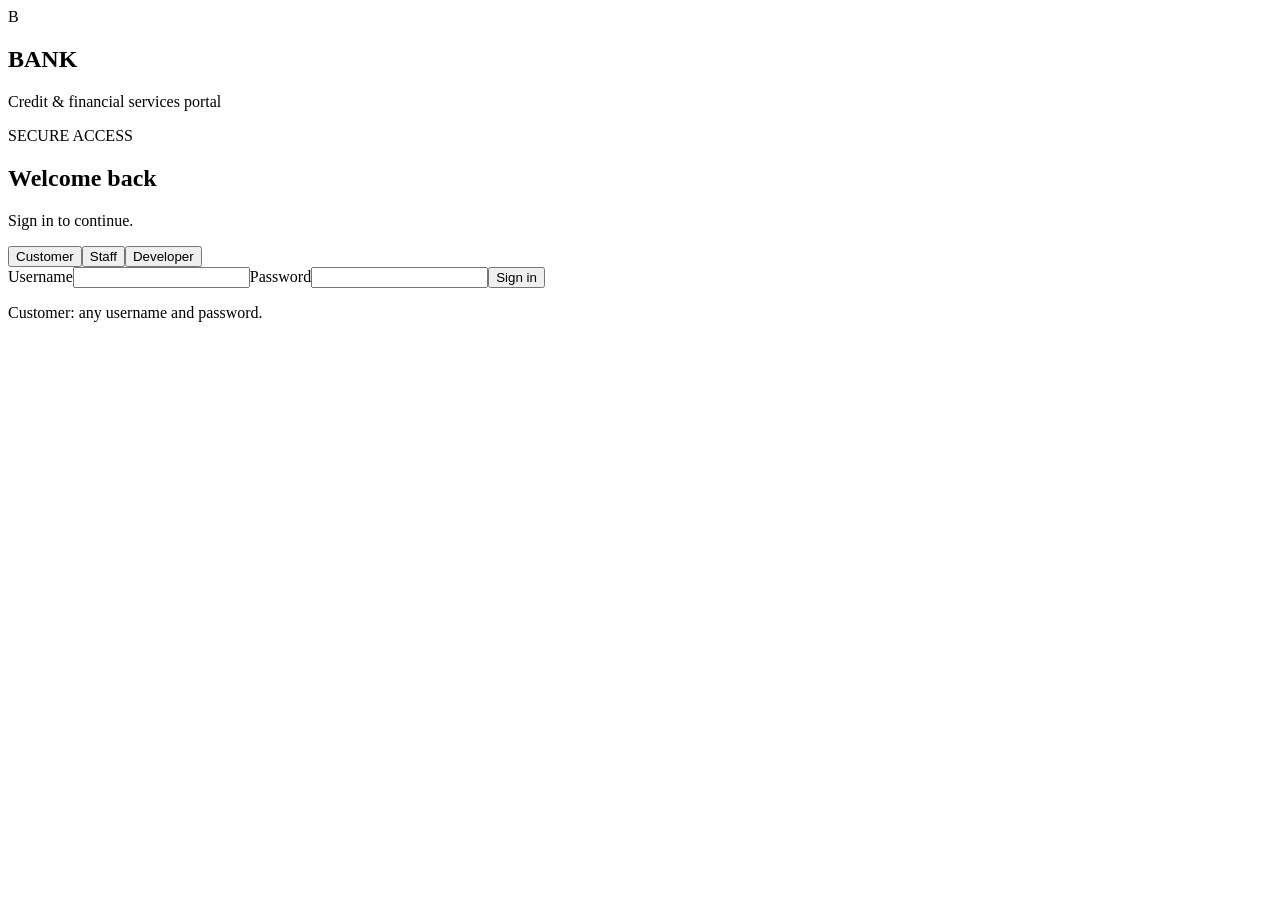
==== index.html @ 34f132ef "Add files via upload" ====
<!doctype html><html><head><meta charset="utf-8"><meta name="viewport" content="width=device-width,initial-scale=1">
<title>BANK | Secure Login</title><link rel="stylesheet" href="css/style.css"></head>
<body class="login-page">
<div class="login-shell">
  <section class="brand-panel"><div class="brand-mark">B</div><h1>BANK</h1><p>Credit & financial services portal</p></section>
  <section class="login-card"><div class="eyebrow">SECURE ACCESS</div><h2>Welcome back</h2><p class="muted">Sign in to continue.</p>
    <div class="role-switch"><button class="role active" data-role="customer">Customer</button><button class="role" data-role="staff">Staff</button><button class="role" data-role="developer">Developer</button></div>
    <form id="loginForm"><label>Username<input id="username" required autocomplete="username"></label><label>Password<input id="password" type="password" required autocomplete="current-password"></label><button class="primary full">Sign in</button></form>
    <p id="loginMsg" class="message"></p><p class="hint" id="roleHint">Customer: any username and password.</p>
  </section>
</div><script src="js/app.js"></script></body></html>
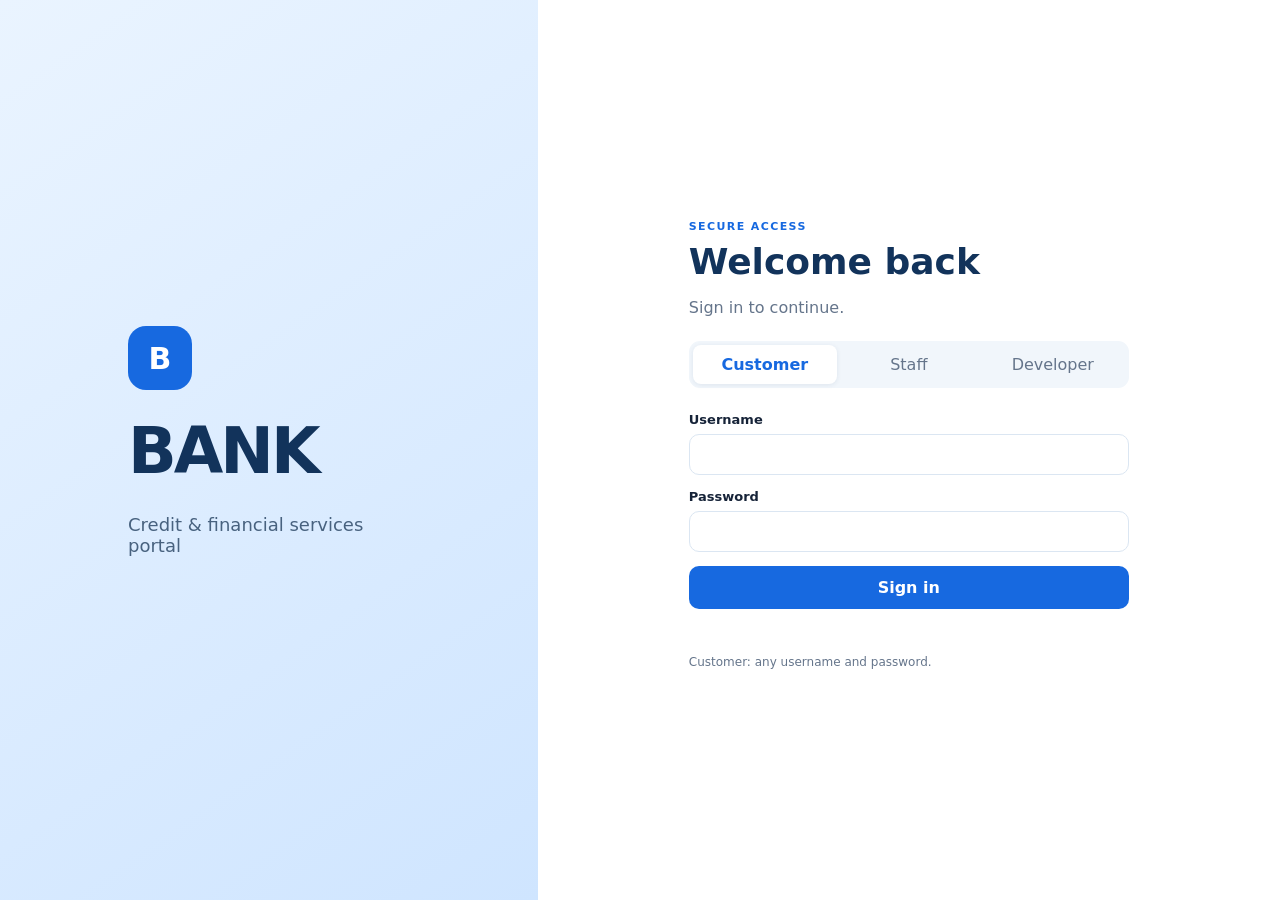
==== commit a40a3427: "Refactor index.html for improved structure and readability" ====
--- a/index.html
+++ b/index.html
@@ -1,11 +1,132 @@
-<!doctype html><html><head><meta charset="utf-8"><meta name="viewport" content="width=device-width,initial-scale=1">
-<title>BANK | Secure Login</title><link rel="stylesheet" href="css/style.css"></head>
+<!doctype html>
+<html lang="en">
+
+<head>
+  <meta charset="utf-8">
+  <meta name="viewport" content="width=device-width, initial-scale=1">
+
+  <title>BANK | Secure Login</title>
+
+  <link rel="stylesheet" href="style.css">
+</head>
+
 <body class="login-page">
-<div class="login-shell">
-  <section class="brand-panel"><div class="brand-mark">B</div><h1>BANK</h1><p>Credit & financial services portal</p></section>
-  <section class="login-card"><div class="eyebrow">SECURE ACCESS</div><h2>Welcome back</h2><p class="muted">Sign in to continue.</p>
-    <div class="role-switch"><button class="role active" data-role="customer">Customer</button><button class="role" data-role="staff">Staff</button><button class="role" data-role="developer">Developer</button></div>
-    <form id="loginForm"><label>Username<input id="username" required autocomplete="username"></label><label>Password<input id="password" type="password" required autocomplete="current-password"></label><button class="primary full">Sign in</button></form>
-    <p id="loginMsg" class="message"></p><p class="hint" id="roleHint">Customer: any username and password.</p>
-  </section>
-</div><script src="js/app.js"></script></body></html>
+
+  <div class="login-shell">
+
+    <section class="brand-panel">
+
+      <div class="brand-mark">
+        B
+      </div>
+
+      <h1>
+        BANK
+      </h1>
+
+      <p>
+        Credit & financial services portal
+      </p>
+
+    </section>
+
+
+    <section class="login-card">
+
+      <div class="eyebrow">
+        SECURE ACCESS
+      </div>
+
+      <h2>
+        Welcome back
+      </h2>
+
+      <p class="muted">
+        Sign in to continue.
+      </p>
+
+
+      <div class="role-switch">
+
+        <button
+          class="role active"
+          data-role="customer"
+        >
+          Customer
+        </button>
+
+        <button
+          class="role"
+          data-role="staff"
+        >
+          Staff
+        </button>
+
+        <button
+          class="role"
+          data-role="developer"
+        >
+          Developer
+        </button>
+
+      </div>
+
+
+      <form id="loginForm">
+
+        <label>
+          Username
+
+          <input
+            id="username"
+            required
+            autocomplete="username"
+          >
+        </label>
+
+
+        <label>
+          Password
+
+          <input
+            id="password"
+            type="password"
+            required
+            autocomplete="current-password"
+          >
+        </label>
+
+
+        <button
+          class="primary full"
+          type="submit"
+        >
+          Sign in
+        </button>
+
+      </form>
+
+
+      <p
+        id="loginMsg"
+        class="message"
+      ></p>
+
+
+      <p
+        class="hint"
+        id="roleHint"
+      >
+        Customer: any username and password.
+      </p>
+
+    </section>
+
+  </div>
+
+
+  <script src="app.js"></script>
+
+</body>
+
+</html>
--- a/style.css
+++ b/style.css
@@ -0,0 +1,2 @@
+:root{--blue:#1769e0;--blue2:#eaf3ff;--navy:#12335b;--text:#162338;--muted:#65758b;--line:#dbe6f2;--white:#fff;--danger:#c63b3b;--green:#18794e}
+*{box-sizing:border-box}body{margin:0;font-family:Inter,ui-sans-serif,system-ui,-apple-system,Segoe UI,sans-serif;color:var(--text);background:#f7faff}button,input,select{font:inherit}button{cursor:pointer}.login-page{min-height:100vh;background:#eef6ff}.login-shell{min-height:100vh;display:grid;grid-template-columns:42% 58%;background:white}.brand-panel{padding:12vh 10vw;background:linear-gradient(145deg,#eaf4ff,#cfe5ff);display:flex;flex-direction:column;justify-content:center}.brand-mark{width:64px;height:64px;border-radius:18px;background:var(--blue);color:white;display:grid;place-items:center;font-size:30px;font-weight:800}.brand-panel h1{font-size:64px;letter-spacing:-3px;margin:24px 0 8px;color:var(--navy)}.brand-panel p{font-size:18px;color:#48627f}.login-card{width:min(480px,85%);margin:auto;padding:20px}.eyebrow{font-size:11px;font-weight:800;letter-spacing:1.4px;color:var(--blue);margin-bottom:8px}.login-card h2{font-size:36px;margin:0 0 6px;color:var(--navy)}.muted{color:var(--muted)}label{display:flex;flex-direction:column;gap:7px;font-size:13px;font-weight:700;margin:14px 0}input,select{width:100%;border:1px solid var(--line);border-radius:10px;padding:12px 13px;background:white;color:var(--text);outline:none}input:focus,select:focus{border-color:var(--blue);box-shadow:0 0 0 3px #1769e018}.role-switch{display:grid;grid-template-columns:repeat(3,1fr);padding:4px;background:#f1f6fb;border-radius:11px;margin:24px 0}.role{border:0;background:transparent;padding:10px;border-radius:8px;color:var(--muted)}.role.active{background:white;color:var(--blue);box-shadow:0 1px 5px #12335b16;font-weight:700}.primary{border:0;border-radius:10px;padding:12px 18px;background:var(--blue);color:white;font-weight:700}.primary:hover{filter:brightness(.95)}.full{width:100%}.ghost{border:0;background:transparent;color:var(--blue);font-weight:700;margin-left:12px}.hint{font-size:12px;color:var(--muted)}.message{min-height:20px;font-size:13px;color:var(--danger)}.topbar{height:70px;background:white;border-bottom:1px solid var(--line);display:flex;align-items:center;justify-content:space-between;padding:0 5vw}.logo{font-size:25px;font-weight:900;color:var(--navy);letter-spacing:-1px}.container{width:min(1200px,90%);margin:42px auto}.page-head{display:flex;justify-content:space-between;align-items:center;margin-bottom:28px}.page-head h1{font-size:34px;color:var(--navy);margin:0}.grid-2{display:grid;grid-template-columns:1.45fr .8fr;gap:24px}.card{background:white;border:1px solid var(--line);border-radius:18px;padding:26px;box-shadow:0 8px 30px #12335b0a}.form-grid{display:grid;grid-template-columns:1fr 1fr;gap:0 18px}.form-grid h3,.form-grid button,.form-grid .message{grid-column:1/-1}.recommendation{height:max-content;position:sticky;top:20px}.product{border:1px solid var(--line);background:var(--blue2);padding:16px;border-radius:13px;margin:10px 0;font-weight:700;color:var(--navy)}.stats{display:grid;grid-template-columns:repeat(4,1fr);gap:14px;margin-bottom:20px}.stat{background:white;border:1px solid var(--line);border-radius:15px;padding:18px}.stat strong{display:block;font-size:28px;color:var(--navy);margin-top:5px}.table-wrap{overflow:auto}table{width:100%;border-collapse:collapse}th,td{text-align:left;padding:14px;border-bottom:1px solid var(--line);font-size:13px;white-space:nowrap}th{color:var(--muted);font-size:11px;text-transform:uppercase;letter-spacing:.7px}.row-btn{border:0;background:transparent;color:var(--blue);font-weight:700}.risk-low{color:var(--green)}.risk-high{color:var(--danger)}.detail{margin-top:20px}.detail-actions{display:flex;gap:10px;margin-top:18px}.danger{background:#fff0f0;color:var(--danger);border:1px solid #f2c8c8}.success{background:#edf9f3;color:var(--green);border:1px solid #c8ead9}@media(max-width:800px){.login-shell{grid-template-columns:1fr}.brand-panel{padding:45px 9vw}.brand-panel h1{font-size:46px}.grid-2{grid-template-columns:1fr}.form-grid{grid-template-columns:1fr}.stats{grid-template-columns:1fr 1fr}.page-head{align-items:flex-start;gap:15px;flex-direction:column}}
